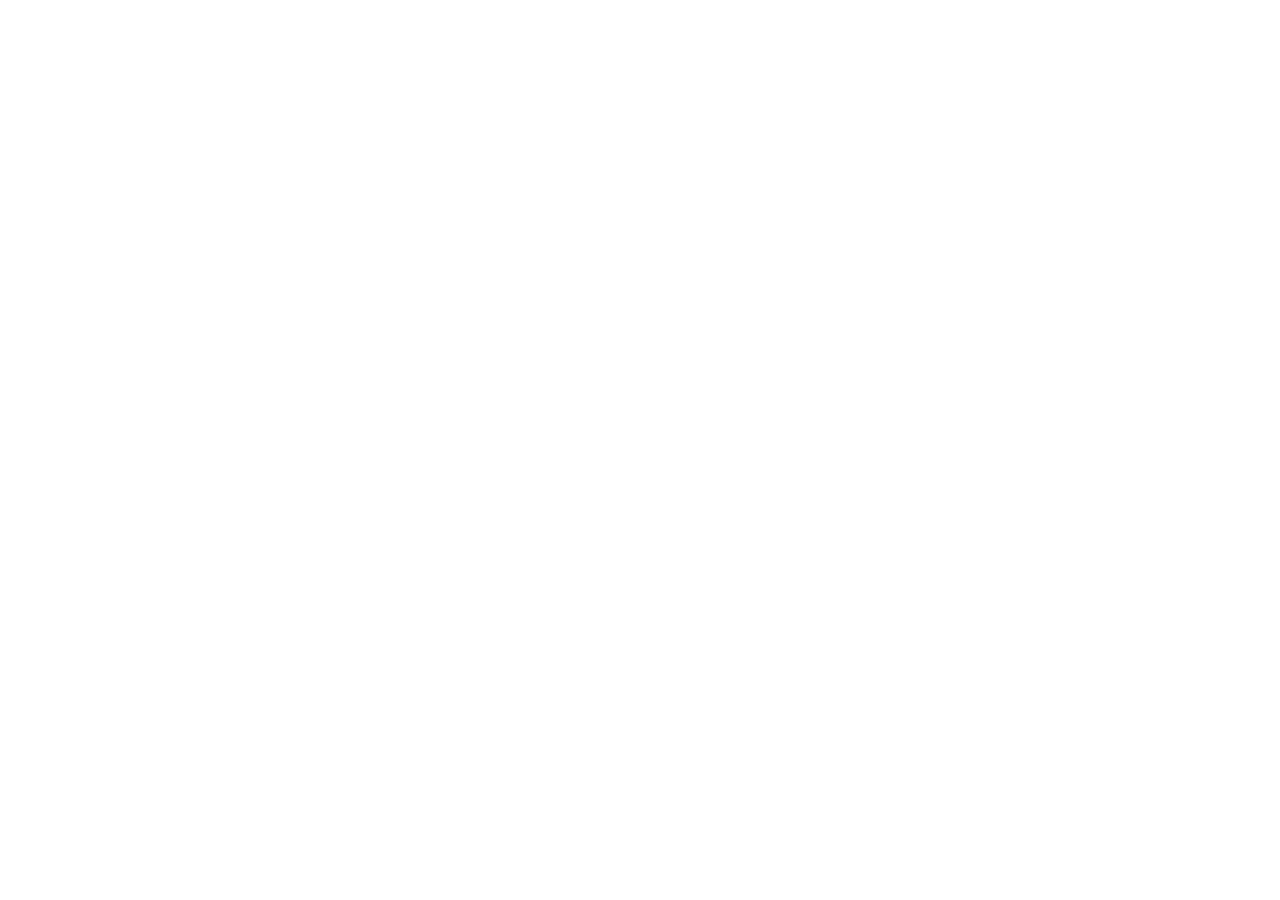
==== claude-cert-mastery/index.html @ 7eb61b6b "Add focused Claude certification exam simulator" ====
<!doctype html>
<html lang="en" data-theme="dark">
<head>
  <meta charset="utf-8" />
  <meta name="viewport" content="width=device-width,initial-scale=1,viewport-fit=cover" />
  <meta name="theme-color" content="#111310" />
  <meta name="description" content="Focused Claude certification exam simulator with randomized blueprint-aligned questions and persistent review history." />
  <title>Claude Cert Practice</title>
  <link rel="manifest" href="manifest.webmanifest" />
  <link rel="stylesheet" href="styles.css" />
</head>
<body>
  <div id="app" aria-live="polite"></div>
  <script src="questions.js"></script>
  <script src="app.js"></script>
</body>
</html>
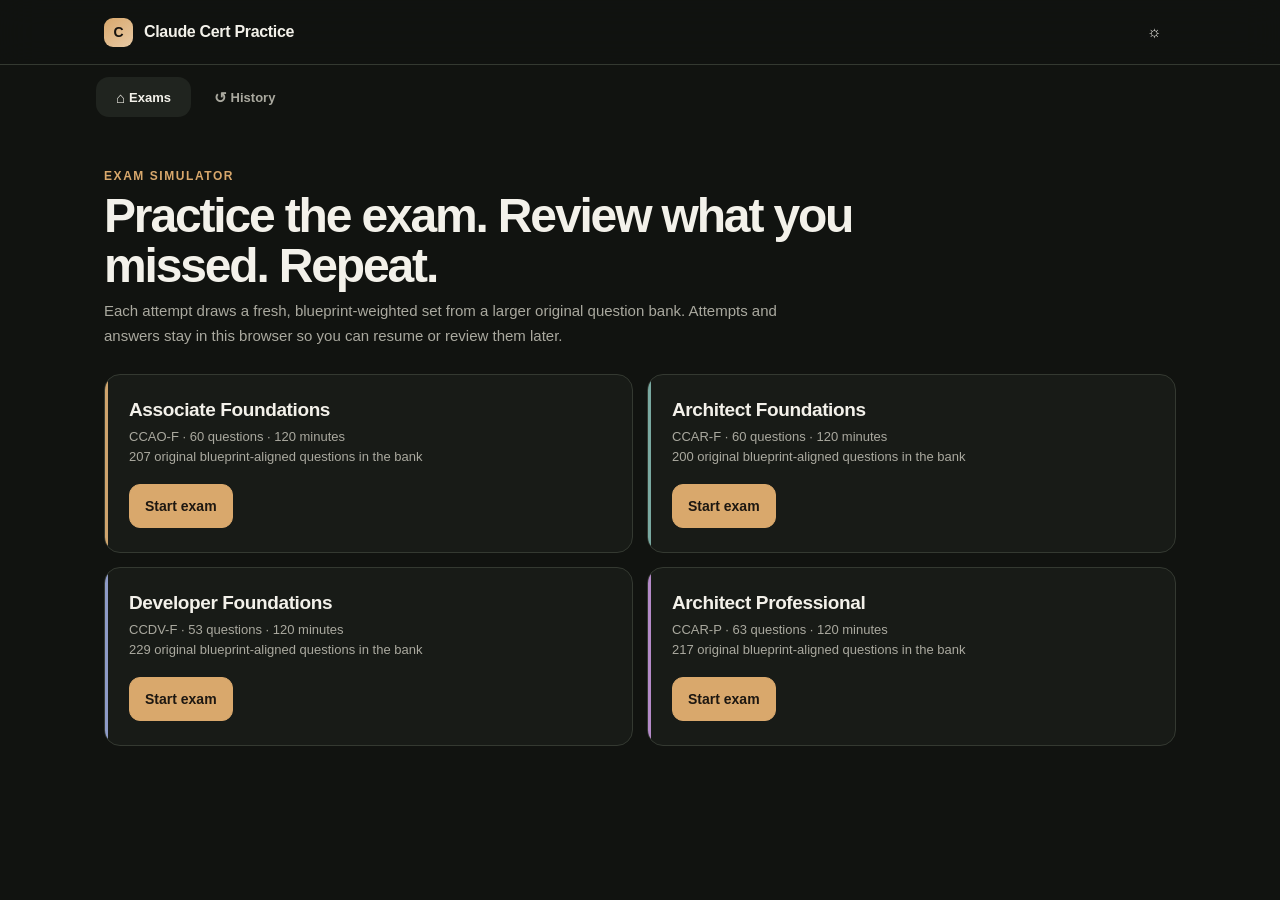
==== commit 7bdbe834: "Load expanded certification question banks" ====
--- a/claude-cert-mastery/index.html
+++ b/claude-cert-mastery/index.html
@@ -12,6 +12,10 @@
 <body>
   <div id="app" aria-live="polite"></div>
   <script src="questions.js"></script>
+  <script src="extras-associate.js"></script>
+  <script src="extras-architectF.js"></script>
+  <script src="extras-developerF.js"></script>
+  <script src="extras-architectP.js"></script>
   <script src="app.js"></script>
 </body>
 </html>
--- a/claude-cert-mastery/styles.css
+++ b/claude-cert-mastery/styles.css
@@ -0,0 +1,28 @@
+:root{
+  color-scheme:dark;
+  --bg:#111310;--surface:#181b17;--surface-2:#20241f;--surface-3:#292e28;
+  --text:#f3f1ea;--muted:#aaa99f;--faint:#7d7f76;--border:#343931;
+  --accent:#d9a86c;--accent-soft:#3b3023;--accent-text:#ffddb4;
+  --good:#83b89a;--good-bg:#182a20;--bad:#dc8a86;--bad-bg:#311e1d;--warn:#d9b86c;
+  --shadow:0 18px 55px rgba(0,0,0,.24);--r:16px;--r-sm:11px;
+  --s1:4px;--s2:8px;--s3:12px;--s4:16px;--s5:24px;--s6:32px;--s7:48px;
+  --max:1120px;--tap:44px;--fast:160ms;
+  font-family:Inter,ui-sans-serif,-apple-system,BlinkMacSystemFont,"Segoe UI",Roboto,Helvetica,Arial,sans-serif;
+}
+html[data-theme="light"]{color-scheme:light;--bg:#f4f2ec;--surface:#fbfaf6;--surface-2:#f0eee7;--surface-3:#e7e4dc;--text:#25261f;--muted:#62645c;--faint:#85877e;--border:#d8d5cc;--accent:#9d602f;--accent-soft:#f1e1cf;--accent-text:#6e3b18;--good:#3f7d5c;--good-bg:#e3f0e8;--bad:#b7534f;--bad-bg:#f5e3e1;--warn:#8d6d24;--shadow:0 18px 55px rgba(53,49,40,.10)}
+*{box-sizing:border-box}html,body{margin:0;min-height:100%;background:var(--bg);color:var(--text)}body{min-width:320px}button,input{font:inherit}button{color:inherit}a{color:inherit}button:focus-visible,input:focus-visible,[tabindex]:focus-visible{outline:2px solid var(--accent);outline-offset:3px}
+.shell{min-height:100vh;padding-bottom:78px}.topbar{position:sticky;top:0;z-index:20;background:color-mix(in srgb,var(--bg) 88%,transparent);backdrop-filter:blur(18px);border-bottom:1px solid var(--border)}.topbar-inner{height:64px;max-width:var(--max);margin:auto;padding:0 var(--s4);display:flex;align-items:center;justify-content:space-between;gap:var(--s3)}
+.brand{display:flex;align-items:center;gap:11px;font-weight:760;letter-spacing:-.02em}.mark{width:29px;height:29px;border-radius:9px;background:linear-gradient(145deg,var(--accent),color-mix(in srgb,var(--accent) 62%,#fff));display:grid;place-items:center;color:#17130f;font-weight:900;font-size:14px}.top-actions{display:flex;align-items:center;gap:8px}.icon-btn{width:44px;height:44px;border:0;border-radius:12px;background:transparent;display:grid;place-items:center;cursor:pointer}.icon-btn:hover{background:var(--surface-2)}
+.main{max-width:var(--max);margin:auto;padding:var(--s5) var(--s4) var(--s7)}.eyebrow{font-size:12px;text-transform:uppercase;letter-spacing:.13em;color:var(--accent);font-weight:800}.hero{padding:16px 0 26px}.hero h1{margin:8px 0 8px;font-size:clamp(30px,5vw,48px);line-height:1.04;letter-spacing:-.045em;max-width:760px}.hero p{margin:0;max-width:680px;color:var(--muted);line-height:1.65;font-size:15px}
+.exam-grid{display:grid;grid-template-columns:1fr;gap:12px}.exam-card{position:relative;border:1px solid var(--border);border-radius:var(--r);background:var(--surface);padding:20px;overflow:hidden}.exam-card:before{content:"";position:absolute;inset:0 auto 0 0;width:3px;background:var(--track,var(--accent))}.exam-card h2{margin:0 0 6px;font-size:19px;letter-spacing:-.02em}.meta{color:var(--muted);font-size:13px;line-height:1.5}.card-actions{display:flex;gap:9px;flex-wrap:wrap;margin-top:18px}.btn{min-height:44px;border:1px solid var(--border);border-radius:11px;padding:0 15px;background:var(--surface-2);font-weight:720;font-size:14px;cursor:pointer;transition:transform var(--fast),background var(--fast),border-color var(--fast)}.btn:hover{background:var(--surface-3)}.btn:active{transform:translateY(1px)}.btn.primary{background:var(--accent);border-color:var(--accent);color:#1d1711}.btn.ghost{background:transparent}.btn.danger{border-color:color-mix(in srgb,var(--bad) 55%,var(--border));color:var(--bad)}.btn:disabled{opacity:.5;cursor:not-allowed}.resume-note{margin-top:13px;padding-top:13px;border-top:1px solid var(--border);font-size:13px;color:var(--muted)}
+.bottom-nav{position:fixed;z-index:30;left:0;right:0;bottom:0;padding:8px max(12px,env(safe-area-inset-right)) max(8px,env(safe-area-inset-bottom)) max(12px,env(safe-area-inset-left));background:color-mix(in srgb,var(--bg) 92%,transparent);backdrop-filter:blur(18px);border-top:1px solid var(--border);display:grid;grid-template-columns:1fr 1fr;gap:8px}.nav-btn{height:52px;border:0;border-radius:13px;background:transparent;color:var(--muted);font-size:12px;font-weight:760;display:flex;flex-direction:column;align-items:center;justify-content:center;gap:4px;cursor:pointer}.nav-btn.active{background:var(--surface-2);color:var(--text)}.nav-icon{font-size:18px;line-height:1}
+.page-head{display:flex;align-items:flex-start;justify-content:space-between;gap:16px;margin-bottom:22px}.page-head h1{font-size:28px;margin:2px 0 4px;letter-spacing:-.035em}.page-head p{margin:0;color:var(--muted);font-size:14px}.history-list{display:grid;gap:10px}.history-item{border:1px solid var(--border);background:var(--surface);border-radius:14px;padding:16px;display:grid;grid-template-columns:1fr auto;gap:12px;align-items:center}.history-title{font-weight:760}.history-sub{margin-top:4px;font-size:13px;color:var(--muted)}.score{font-size:22px;font-weight:820;letter-spacing:-.04em;text-align:right}.empty{border:1px dashed var(--border);border-radius:16px;padding:34px 20px;text-align:center;color:var(--muted)}.empty strong{display:block;color:var(--text);margin-bottom:5px}
+.exam-shell{min-height:100vh;background:var(--bg);padding-bottom:86px}.exam-top{position:sticky;top:0;z-index:25;background:color-mix(in srgb,var(--bg) 93%,transparent);backdrop-filter:blur(18px);border-bottom:1px solid var(--border)}.exam-top-inner{max-width:960px;margin:auto;height:62px;padding:0 12px;display:grid;grid-template-columns:1fr auto 1fr;align-items:center;gap:8px}.exam-progress{font-size:13px;font-weight:780}.timer{font-variant-numeric:tabular-nums;font-size:14px;font-weight:800;padding:7px 10px;border-radius:9px;background:var(--surface-2)}.exam-tools{justify-self:end;display:flex;gap:4px}.flag.active{color:var(--warn);background:var(--surface-2)}
+.question-wrap{max-width:860px;margin:auto;padding:24px 16px 112px}.q-domain{font-size:12px;font-weight:800;letter-spacing:.08em;text-transform:uppercase;color:var(--accent);margin-bottom:12px}.select-rule{display:inline-flex;align-items:center;gap:7px;margin-bottom:14px;border:1px solid var(--border);background:var(--surface);border-radius:999px;padding:6px 10px;font-size:12px;font-weight:800}.select-rule b{color:var(--accent-text)}.stem{font-size:clamp(18px,2.8vw,23px);line-height:1.55;letter-spacing:-.018em;margin:0 0 22px;max-width:75ch}.options{display:grid;gap:10px}.option{width:100%;border:1px solid var(--border);background:var(--surface);border-radius:14px;padding:14px 14px;min-height:58px;display:grid;grid-template-columns:30px 1fr;gap:12px;text-align:left;align-items:start;cursor:pointer;line-height:1.5;transition:background var(--fast),border-color var(--fast),transform var(--fast)}.option:hover{background:var(--surface-2)}.option.selected{border-color:var(--accent);background:var(--accent-soft)}.choice-key{width:28px;height:28px;border-radius:8px;border:1px solid var(--border);display:grid;place-items:center;font-size:12px;font-weight:850;background:var(--bg)}.option.selected .choice-key{border-color:var(--accent);background:var(--accent);color:#19140f}.choice-text{padding-top:2px}
+.exam-footer{position:fixed;z-index:24;bottom:0;left:0;right:0;background:color-mix(in srgb,var(--bg) 94%,transparent);backdrop-filter:blur(18px);border-top:1px solid var(--border);padding:10px max(12px,env(safe-area-inset-right)) max(10px,env(safe-area-inset-bottom)) max(12px,env(safe-area-inset-left))}.exam-footer-inner{max-width:860px;margin:auto;display:grid;grid-template-columns:1fr auto 1fr;gap:8px}.exam-footer .btn:last-child{justify-self:end}.answered-chip{align-self:center;font-size:12px;color:var(--muted);white-space:nowrap}
+.sheet-backdrop{position:fixed;z-index:60;inset:0;background:rgba(0,0,0,.52);display:flex;align-items:flex-end}.sheet{width:100%;max-height:82vh;background:var(--surface);border:1px solid var(--border);border-bottom:0;border-radius:20px 20px 0 0;box-shadow:var(--shadow);overflow:auto;padding:10px 16px max(24px,env(safe-area-inset-bottom))}.sheet-grab{width:42px;height:4px;border-radius:5px;background:var(--border);margin:2px auto 14px}.sheet-head{display:flex;align-items:center;justify-content:space-between;gap:10px;margin-bottom:14px}.sheet-head h2{font-size:18px;margin:0}.navigator{display:grid;grid-template-columns:repeat(6,1fr);gap:8px}.qnum{aspect-ratio:1;border:1px solid var(--border);border-radius:10px;background:var(--surface-2);font-weight:780;cursor:pointer;position:relative}.qnum.answered{border-color:color-mix(in srgb,var(--accent) 65%,var(--border))}.qnum.current{background:var(--accent);border-color:var(--accent);color:#19140f}.qnum.flagged:after{content:"";position:absolute;right:5px;top:5px;width:5px;height:5px;border-radius:50%;background:var(--warn)}.submit-summary{margin:14px 0;padding:14px;border-radius:12px;background:var(--surface-2);color:var(--muted);font-size:13px;line-height:1.65}.submit-summary strong{color:var(--text)}
+.result-head{border-bottom:1px solid var(--border);padding-bottom:22px;margin-bottom:20px}.result-head h1{font-size:30px;letter-spacing:-.04em;margin:8px 0}.result-big{font-size:clamp(42px,10vw,70px);font-weight:860;letter-spacing:-.065em;line-height:1}.result-label{color:var(--muted);font-size:14px;margin-top:7px}.filter-row{display:flex;gap:8px;overflow:auto;padding:2px 0 16px;scrollbar-width:none}.filter-row::-webkit-scrollbar{display:none}.pill{height:40px;border:1px solid var(--border);background:transparent;border-radius:999px;padding:0 13px;white-space:nowrap;cursor:pointer;color:var(--muted);font-weight:740;font-size:13px}.pill.active{background:var(--surface-2);color:var(--text);border-color:var(--accent)}.review-list{display:grid;gap:12px}.review-card{border:1px solid var(--border);background:var(--surface);border-radius:15px;padding:16px}.review-card.bad{border-left:3px solid var(--bad)}.review-card.good{border-left:3px solid var(--good)}.review-card h3{font-size:16px;line-height:1.55;margin:8px 0 13px}.status-line{display:flex;gap:7px;align-items:center;flex-wrap:wrap}.status{font-size:11px;text-transform:uppercase;letter-spacing:.08em;font-weight:850;padding:5px 7px;border-radius:7px}.status.bad{color:var(--bad);background:var(--bad-bg)}.status.good{color:var(--good);background:var(--good-bg)}.status.flag{color:var(--warn);background:var(--surface-2)}.review-answer{font-size:13px;line-height:1.55;padding:9px 10px;border-radius:9px;background:var(--surface-2);margin-top:7px}.review-answer.correct{background:var(--good-bg)}.review-answer.yours-wrong{background:var(--bad-bg)}.rationale{margin-top:12px;color:var(--muted);font-size:13px;line-height:1.65;border-top:1px solid var(--border);padding-top:12px}.rationale strong{color:var(--text)}
+.toast{position:fixed;z-index:100;left:50%;bottom:90px;transform:translateX(-50%);background:var(--text);color:var(--bg);border-radius:10px;padding:10px 13px;font-size:13px;font-weight:760;box-shadow:var(--shadow);max-width:calc(100vw - 28px)}
+@media(min-width:700px){.shell{padding-bottom:0}.bottom-nav{position:sticky;top:64px;bottom:auto;z-index:19;max-width:var(--max);margin:auto;border:0;background:transparent;backdrop-filter:none;display:flex;padding:12px 16px 0;gap:6px}.nav-btn{height:40px;min-width:95px;flex-direction:row;font-size:13px}.nav-icon{font-size:15px}.main{padding-top:24px}.exam-grid{grid-template-columns:repeat(2,1fr)}.navigator{grid-template-columns:repeat(10,1fr)}.sheet-backdrop{align-items:center;justify-content:center;padding:24px}.sheet{max-width:620px;max-height:80vh;border-radius:20px;border-bottom:1px solid var(--border);padding:16px 18px 22px}.sheet-grab{display:none}.question-wrap{padding-top:38px}.option{padding:15px 16px}.review-card{padding:20px}}
+@media(min-width:1000px){.exam-grid{grid-template-columns:repeat(2,1fr);gap:14px}.main{padding-left:24px;padding-right:24px}.topbar-inner{padding:0 24px}.hero{padding-top:28px}.exam-card{padding:24px}}
+@media(prefers-reduced-motion:reduce){*,*:before,*:after{scroll-behavior:auto!important;transition:none!important;animation:none!important}}
